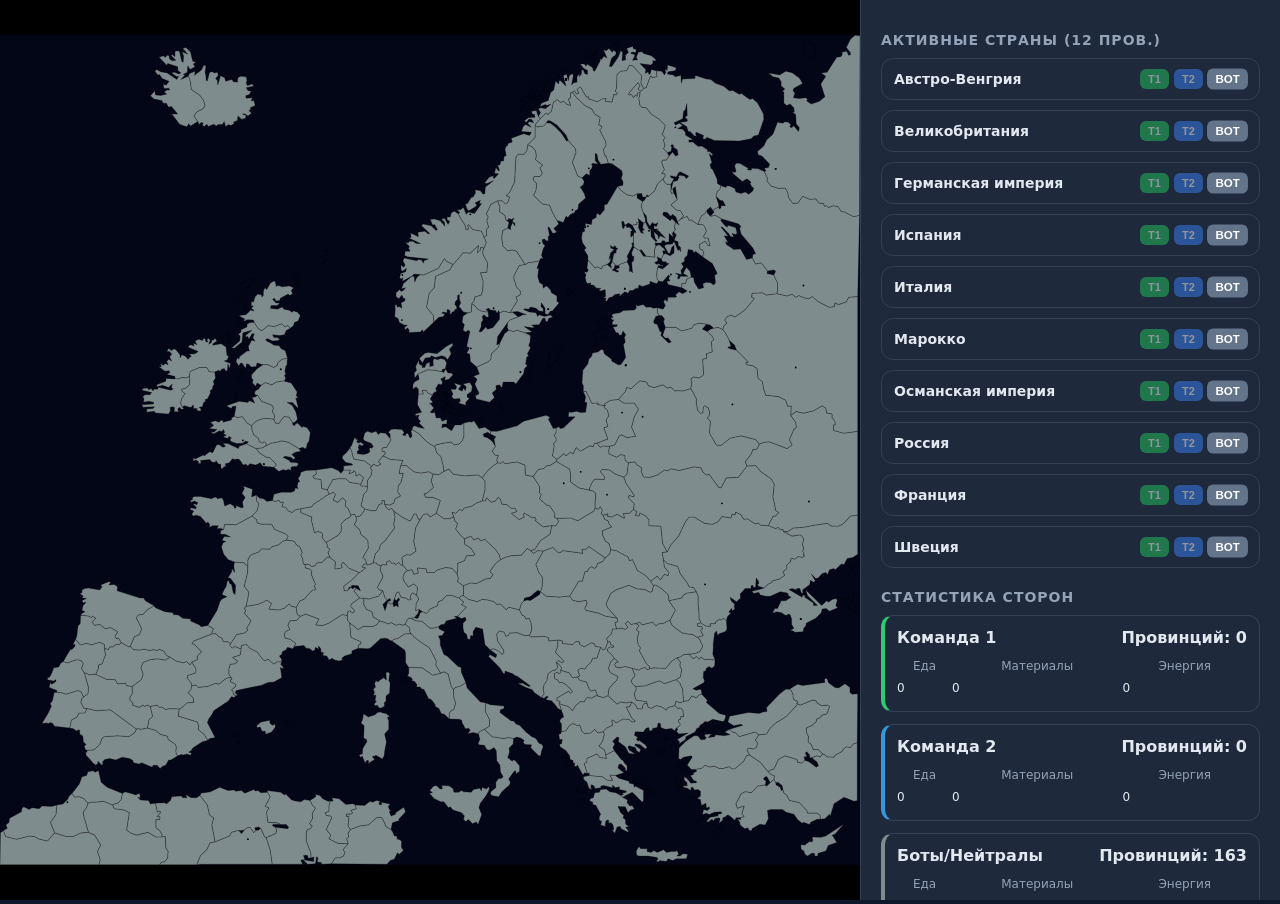
==== sute/index.html @ 14cc614c "Add files via upload" ====
<!DOCTYPE html>
<html lang="ru">
<head>
    <meta charset="UTF-8">
    <title>S1914 ANALYZER: INTERACTIVE MAP (FIXED)</title>
<link rel="stylesheet" href="style.css">
</head>
<body>

    <div class="left">
        <div id="map-wrapper"></div>
        <div id="tooltip"></div>
    </div>

    <div class="right">
        <h2>Активные страны (12 пров.)</h2>
        <div id="countries-container" class="countries-list"></div>

        <h2>Статистика сторон</h2>
        <div id="stats-container"></div>
    </div>

    <script>
        let regionOwners = {}; 
        let regionsData = {}; 
        let countriesData = {}; 
        let activeCountries = []; 

        const TEAM_NAMES = {
            1: 'Команда 1',
            2: 'Команда 2',
            0: 'Боты/Нейтралы'
        };

        async function init() {
            try {
                // 1. Load Region Data (regions.json)
                const regRes = await fetch('regions.json');
                const regArray = await regRes.json();
                
                regArray.forEach(r => {
                    regionsData[r.id] = r;
                    regionOwners[r.id] = 0; // Default to Bot/Neutral

                    if (!countriesData[r.country]) {
                        countriesData[r.country] = {
                            name: r.country,
                            regions: [],
                            team: 0
                        };
                    }
                    countriesData[r.country].regions.push(r.id);
                });

                // Separate countries with 12 regions (e.g., Germany)
                for (let cName in countriesData) {
                    if (countriesData[cName].regions.length === 12) {
                        activeCountries.push(countriesData[cName]);
                    }
                }

                // 2. Load SVG Map (map.svg)
                const mapRes = await fetch('map.svg');
                const mapSvg = await mapRes.text();
                document.getElementById('map-wrapper').innerHTML = mapSvg;

                renderCountriesUI();
                setupMapListeners(); // Apply logic to provinces
                updateAll(); // Initial statistics

            } catch (err) {
                console.error("Critical loading error:", err);
                document.getElementById('stats-container').innerHTML = "<p style='color:red'>Ошибка загрузки файлов map.svg или regions.json. Запустите через локальный сервер.</p>";
            }
        }

        function renderCountriesUI() {
            const container = document.getElementById('countries-container');
            container.innerHTML = '';

            // Sort active countries alphabetically
            activeCountries.sort((a,b) => a.name.localeCompare(b.name));

            activeCountries.forEach(country => {
                const safeId = country.name.replace(/\s+/g, '-');
                const div = document.createElement('div');
                div.className = 'country-item';
                div.id = 'panel-' + safeId;
                
                div.innerHTML = `
                    <div class="country-name">${country.name}</div>
                    <div class="btn-group">
                        <button class="team-btn t1" onclick="setCountryTeam('${country.name}', 1)">T1</button>
                        <button class="team-btn t2" onclick="setCountryTeam('${country.name}', 2)">T2</button>
                        <button class="team-btn bot active" onclick="setCountryTeam('${country.name}', 0)">BOT</button>
                    </div>
                `;
                container.appendChild(div);
            });
        }

        // --- THE FIX IS HERE ---
        // Function to extract province ID from SVG ID, ensuring we only paint real provinces
// Исправленная функция поиска ID
function getRealProvinceIdFromSvgId(svgId) {
    if (!svgId) return null;
    
    // 1. Игнорируем всё, что точно не провинция
    const ignoreList = ["water", "text", "rect", "line", "poly", "object", "ocean"];
    if (ignoreList.some(term => svgId.toLowerCase().includes(term))) {
        return null;
    }

    // 2. Вытаскиваем только цифры из ID
    const match = svgId.match(/\d+/);
    if (!match) return null;
    
    return parseInt(match[0]);
}

        function paintProvince(regId, teamId) {
            const color = teamId === 1 ? '#2ecc71' : (teamId === 2 ? '#3498db' : '#7f8c8d');
            
            // Select all elements on the map that *contain* this ID (to catch "path_153", groups, etc.)
            const candidates = document.querySelectorAll(`[id*="${regId}"]`);

            candidates.forEach(el => {
                const extractedId = getRealProvinceIdFromSvgId(el.id);
                if (extractedId === regId) {
                    el.style.fill = color;
                }
            });
        }

        window.setCountryTeam = function(countryName, teamId) {
            const country = countriesData[countryName];
            if (!country) return;

            country.team = teamId;
            country.regions.forEach(regId => {
                regionOwners[regId] = teamId;
                paintProvince(regId, teamId);
            });

            updateCountryPanelStatus(countryName, teamId);
            updateAll(); // Recalculate stats
        };

        function updateCountryPanelStatus(countryName, teamId) {
            const safeId = countryName.replace(/\s+/g, '-');
            const panel = document.getElementById('panel-' + safeId);
            if (!panel) return;

            const btns = panel.querySelectorAll('.team-btn');
            btns.forEach(btn => btn.classList.remove('active'));

            if (teamId === 1) panel.querySelector('.t1').classList.add('active');
            else if (teamId === 2) panel.querySelector('.t2').classList.add('active');
            else panel.querySelector('.bot').classList.add('active');

            panel.style.borderLeftColor = teamId === 1 ? '#2ecc71' : (teamId === 2 ? '#3498db' : '#7f8c8d');
        }

        function setupMapListeners() {
            const svg = document.querySelector('svg');
            if(!svg) return;
            svg.setAttribute('width','100%'); 
            svg.setAttribute('height','100%');
            if(!svg.hasAttribute('viewBox')) {
                try { const b = svg.getBBox(); if(b.width>0) svg.setAttribute('viewBox', `${b.x} ${b.y} ${b.width} ${b.height}`); } catch(e){}
            }

            const paths = svg.querySelectorAll('path, polygon');
            const tooltip = document.getElementById('tooltip');

            paths.forEach(el => {
                const regId = getRealProvinceIdFromSvgId(el.id);
                if (regId === null) return; // This is water or text, ignore.

                paintProvince(regId, 0); // Initially paint neutral (Bot Gray)

                el.addEventListener('click', () => {
                    const reg = regionsData[regId];
                    if (!reg) return;

                    const countryName = reg.country;
                    const country = countriesData[countryName];
                    let currentTeam = regionOwners[regId] || 0;
                    let newTeam = currentTeam === 0 ? 1 : (currentTeam === 1 ? 2 : 0);
                    
                    if (country && country.regions.length === 12) {
                        setCountryTeam(countryName, newTeam); // Single province click sets team for all 12.
                    } else {
                        regionOwners[regId] = newTeam;
                        paintProvince(regId, newTeam);
                        updateAll(); 
                    }
                });

                el.addEventListener('mousemove', (e) => {
                    const reg = regionsData[regId];
                    if(reg) {
                        tooltip.style.display = 'block';
                        tooltip.style.left = (e.pageX + 15) + 'px';
                        tooltip.style.top = (e.pageY + 15) + 'px';
                        tooltip.innerHTML = `
                            <strong>${reg.name}</strong> (${reg.country})<br>
                            Владелец: ${TEAM_NAMES[regionOwners[regId]]}<br>
                            Ресурс: ${reg.resource} (x${reg.multiplier})
                        `;
                    }
                });

                el.addEventListener('mouseout', () => {
                    tooltip.style.display = 'none';
                });
            });
        }

        function updateAll() {
            // Recalculate Statistics
            let stats = {
                1: { count: 0, food: 0, mat: 0, nrg: 0 },
                2: { count: 0, food: 0, mat: 0, nrg: 0 },
                0: { count: 0, food: 0, mat: 0, nrg: 0 }
            };

            for (let regId in regionOwners) {
                const team = regionOwners[regId];
                const reg = regionsData[regId];
                if (!reg) continue;

                stats[team].count += 1;

                let res = reg.resource;
                let mult = reg.multiplier || 1;

                if (res === 'grain' || res === 'fish') stats[team].food += mult;
                else if (res === 'iron' || res === 'wood' || res === 'metal') stats[team].mat += mult;
                else if (res === 'oil' || res === 'coal' || res === 'gas') stats[team].nrg += mult;
            }

            const container = document.getElementById('stats-container');
            container.innerHTML = '';

            [1, 2, 0].forEach(team => {
                let s = stats[team];
                let teamClass = team === 1 ? 't1' : (team === 2 ? 't2' : 'bot');
                let color = team === 1 ? '#2ecc71' : (team === 2 ? '#3498db' : '#7f8c8d');
                
                container.innerHTML += `
                    <div class="team-stats ${teamClass}" style="border-left-color: ${color}">
                        <div class="team-title">
                            <span>${TEAM_NAMES[team]}</span>
                            <span>Провинций: ${s.count}</span>
                        </div>
                        <table>
                            <tr><th>Еда</th><th>Материалы</th><th>Энергия</th></tr>
                            <tr><td>${s.food}</td><td>${s.mat}</td><td>${s.nrg}</td></tr>
                        </table>
                    </div>
                `;
            });
        }

        init();
    </script>
</body>
</html>
---- sute/style.css ----
:root {
    --bg: #0f172a;
    --bg-soft: #1e293b;
    --bg-card: #1e293b;
    --text: #e2e8f0;
    --text-muted: #94a3b8;
    --border: #334155;
    --primary: #60a5fa;

    --t1: #22c55e;
    --t2: #3b82f6;
    --bot: #64748b;

    --shadow: 0 10px 20px rgba(0,0,0,0.4);
}

* {
    box-sizing: border-box;
}

body {
    margin: 0;
    font-family: 'Inter', system-ui, sans-serif;
    background: var(--bg);
    color: var(--text);
    height: 100vh;
    display: flex;
    overflow: hidden;
}

/* ЛЕВАЯ ЧАСТЬ (КАРТА) */
.left {
    flex: 1;
    background: var(--bg);
    position: relative;
    display: flex;
    align-items: center;
    justify-content: center;
}

/* ПРАВАЯ ПАНЕЛЬ */
.right {
    width: 420px;
    background: var(--bg-soft);
    border-left: 1px solid var(--border);
    display: flex;
    flex-direction: column;
    padding: 20px;
    overflow-y: auto;
}

/* ЗАГОЛОВКИ */
h2 {
    font-size: 14px;
    text-transform: uppercase;
    letter-spacing: 1px;
    color: var(--text-muted);
    margin-bottom: 10px;
}

/* КАРТА */
#map-wrapper {
    width: 100%;
    height: 100%;
}

svg {
    width: 100%;
    height: 100%;
}

/* ПРОВИНЦИИ */
svg path,
svg polygon {
    stroke: #020617;
    stroke-width: 0.6px;
    cursor: pointer;
    transition: all 0.2s ease;
}

svg path:hover,
svg polygon:hover {
    stroke: #fff;
    stroke-width: 2px;
    opacity: 0.85;
}

/* ВОДА */
svg [id*="water"],
svg [id*="text"],
svg [id*="rect"],
svg [id*="line"],
svg [id*="poly"] {
    fill: #020617 !important;
    pointer-events: none;
}

/* КАРТОЧКИ СТРАН */
.country-item {
    background: var(--bg-card);
    border: 1px solid var(--border);
    border-radius: 12px;
    padding: 10px 12px;
    margin-bottom: 10px;
    display: flex;
    justify-content: space-between;
    align-items: center;
    transition: 0.2s;
}

.country-item:hover {
    transform: translateY(-2px);
    box-shadow: var(--shadow);
}

.country-name {
    font-weight: 600;
    font-size: 14px;
}

/* КНОПКИ */
.btn-group {
    display: flex;
    gap: 5px;
}

.team-btn {
    border: none;
    padding: 4px 8px;
    border-radius: 6px;
    font-size: 11px;
    font-weight: bold;
    cursor: pointer;
    opacity: 0.5;
    transition: 0.2s;
}

.team-btn:hover {
    opacity: 0.8;
}

.team-btn.active {
    opacity: 1;
    transform: scale(1.05);
}

/* ЦВЕТА */
.team-btn.t1 { background: var(--t1); color: #fff; }
.team-btn.t2 { background: var(--t2); color: #fff; }
.team-btn.bot { background: var(--bot); color: #fff; }

/* СТАТИСТИКА */
.team-stats {
    background: var(--bg-card);
    border: 1px solid var(--border);
    border-radius: 12px;
    padding: 12px;
    margin-bottom: 12px;
}

.team-stats.t1 { border-left: 4px solid var(--t1); }
.team-stats.t2 { border-left: 4px solid var(--t2); }
.team-stats.bot { border-left: 4px solid var(--bot); }

.team-title {
    display: flex;
    justify-content: space-between;
    font-weight: 600;
    margin-bottom: 8px;
}

/* ТАБЛИЦА */
table {
    width: 100%;
    border-collapse: collapse;
    font-size: 12px;
}

th {
    color: var(--text-muted);
    font-weight: 500;
    padding: 4px 0;
}

td {
    padding: 4px 0;
}

/* TOOLTIP */
#tooltip {
    position: absolute;
    background: #020617;
    color: #fff;
    padding: 6px 10px;
    border-radius: 6px;
    font-size: 12px;
    pointer-events: none;
    display: none;
    z-index: 100;
    border: 1px solid var(--border);
}

/* СКРОЛЛ */
::-webkit-scrollbar {
    width: 6px;
}

::-webkit-scrollbar-thumb {
    background: var(--border);
    border-radius: 10px;
}
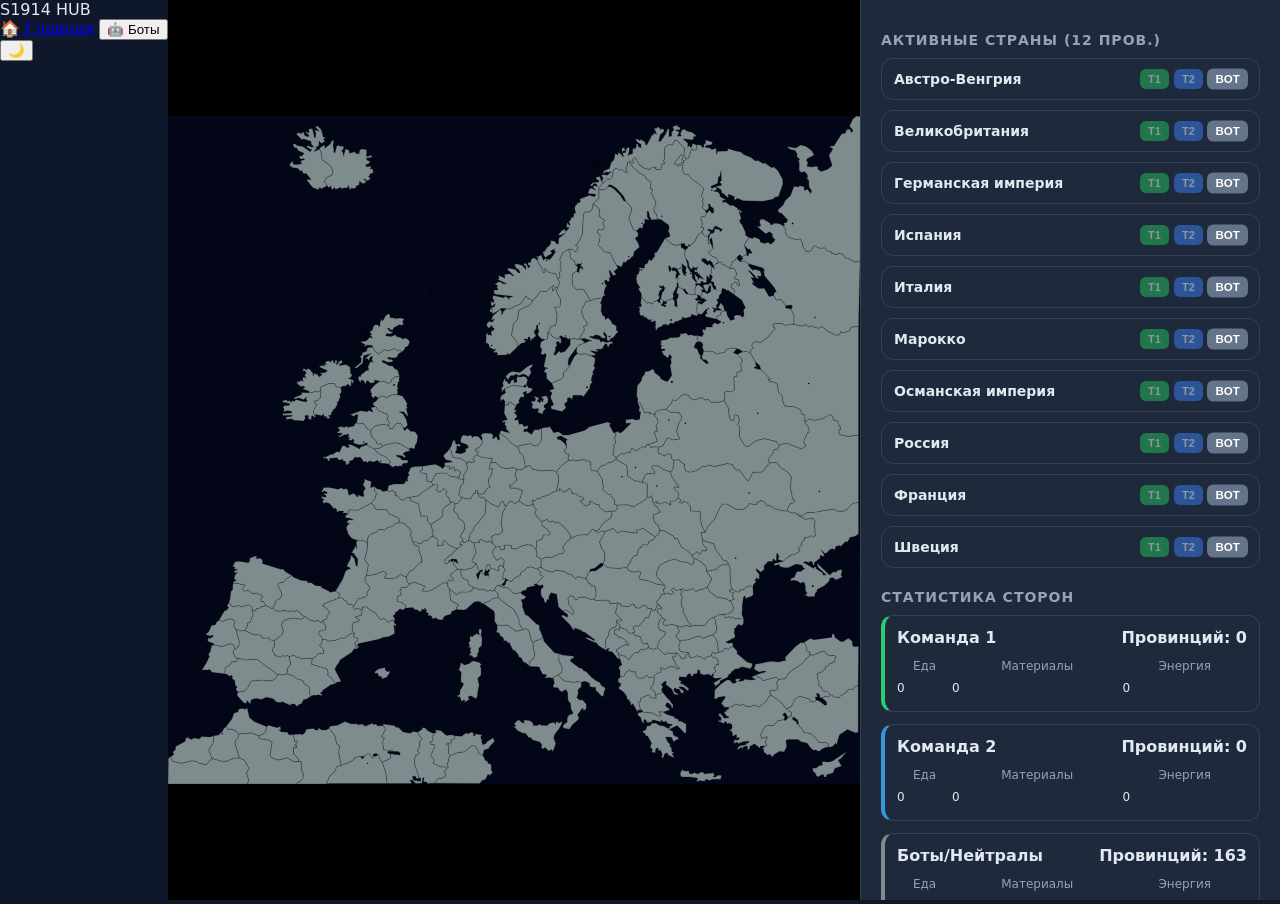
==== commit 7b8b675f: "Update index.html" ====
--- a/sute/index.html
+++ b/sute/index.html
@@ -6,7 +6,20 @@
 <link rel="stylesheet" href="style.css">
 </head>
 <body>
-
+<header class="top-hud">
+    <div class="hud-left">
+        <span class="game-title">S1914 HUB</span>
+
+        <nav class="main-nav">
+            <a href="/index.html" class="nav-btn">🏠 Главная</a>
+            <button class="nav-btn active">🤖 Боты</button>
+        </nav>
+    </div>
+
+    <div class="hud-right">
+        <button id="themeToggle" class="theme-btn">🌙</button>
+    </div>
+</header>
     <div class="left">
         <div id="map-wrapper"></div>
         <div id="tooltip"></div>
@@ -264,6 +277,20 @@
         }
 
         init();
+		const themeToggle = document.getElementById('themeToggle');
+
+const savedTheme = localStorage.getItem('theme');
+if (savedTheme === 'dark') {
+    document.body.classList.add('dark');
+    themeToggle.textContent = '🌞';
+}
+
+themeToggle.onclick = () => {
+    document.body.classList.toggle('dark');
+    const isDark = document.body.classList.contains('dark');
+    themeToggle.textContent = isDark ? '🌞' : '🌙';
+    localStorage.setItem('theme', isDark ? 'dark' : 'light');
+};
     </script>
 </body>
-</html>+</html>
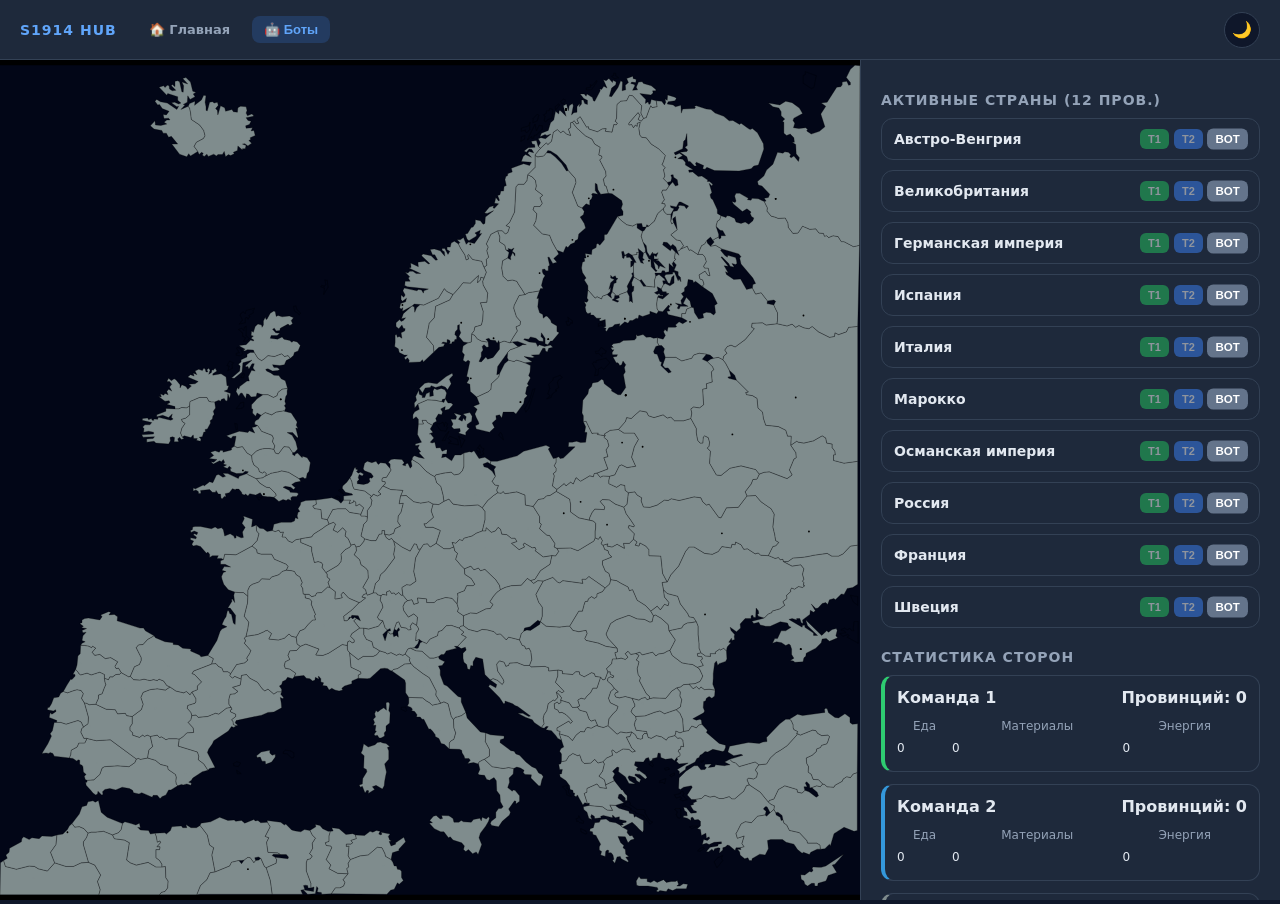
==== commit 9abb13fc: "Update index.html" ====
--- a/sute/index.html
+++ b/sute/index.html
@@ -11,7 +11,7 @@
         <span class="game-title">S1914 HUB</span>
 
         <nav class="main-nav">
-            <a href="/index.html" class="nav-btn">🏠 Главная</a>
+<a href="../index.html" class="nav-btn">🏠 Главная</a>
             <button class="nav-btn active">🤖 Боты</button>
         </nav>
     </div>
--- a/sute/style.css
+++ b/sute/style.css
@@ -26,6 +26,7 @@
     height: 100vh;
     display: flex;
     overflow: hidden;
+	padding-top: 60px;
 }
 
 /* ЛЕВАЯ ЧАСТЬ (КАРТА) */
@@ -208,4 +209,91 @@
 ::-webkit-scrollbar-thumb {
     background: var(--border);
     border-radius: 10px;
-}+}
+/* ===== TOP HUD ===== */
+.top-hud {
+    position: fixed;
+    top: 0;
+    left: 0;
+    right: 0;
+    height: 60px;
+
+    background: var(--bg-soft);
+    border-bottom: 1px solid var(--border);
+
+    display: flex;
+    align-items: center;
+    justify-content: space-between;
+
+    padding: 0 20px;
+    z-index: 1000;
+}
+
+/* ЛЕВАЯ ЧАСТЬ */
+.hud-left {
+    display: flex;
+    align-items: center;
+    gap: 20px;
+}
+
+.game-title {
+    font-weight: 800;
+    font-size: 14px;
+    letter-spacing: 1px;
+    color: var(--primary);
+}
+
+/* НАВИГАЦИЯ */
+.main-nav {
+    display: flex;
+    gap: 10px;
+}
+
+.nav-btn {
+    text-decoration: none;
+    background: transparent;
+    border: none;
+    padding: 6px 12px;
+
+    color: var(--text-muted);
+    font-weight: 600;
+    font-size: 13px;
+
+    border-radius: 8px;
+    cursor: pointer;
+
+    transition: 0.2s;
+}
+
+.nav-btn:hover {
+    background: var(--bg);
+    color: var(--text);
+}
+
+.nav-btn.active {
+    background: rgba(59,130,246,0.2);
+    color: var(--primary);
+}
+
+/* ПРАВАЯ ЧАСТЬ */
+.hud-right {
+    display: flex;
+    align-items: center;
+}
+
+/* КНОПКА ТЕМЫ */
+.theme-btn {
+    width: 36px;
+    height: 36px;
+    border-radius: 50%;
+
+    border: 1px solid var(--border);
+    background: var(--bg);
+
+    cursor: pointer;
+    font-size: 16px;
+
+    display: flex;
+    align-items: center;
+    justify-content: center;
+}
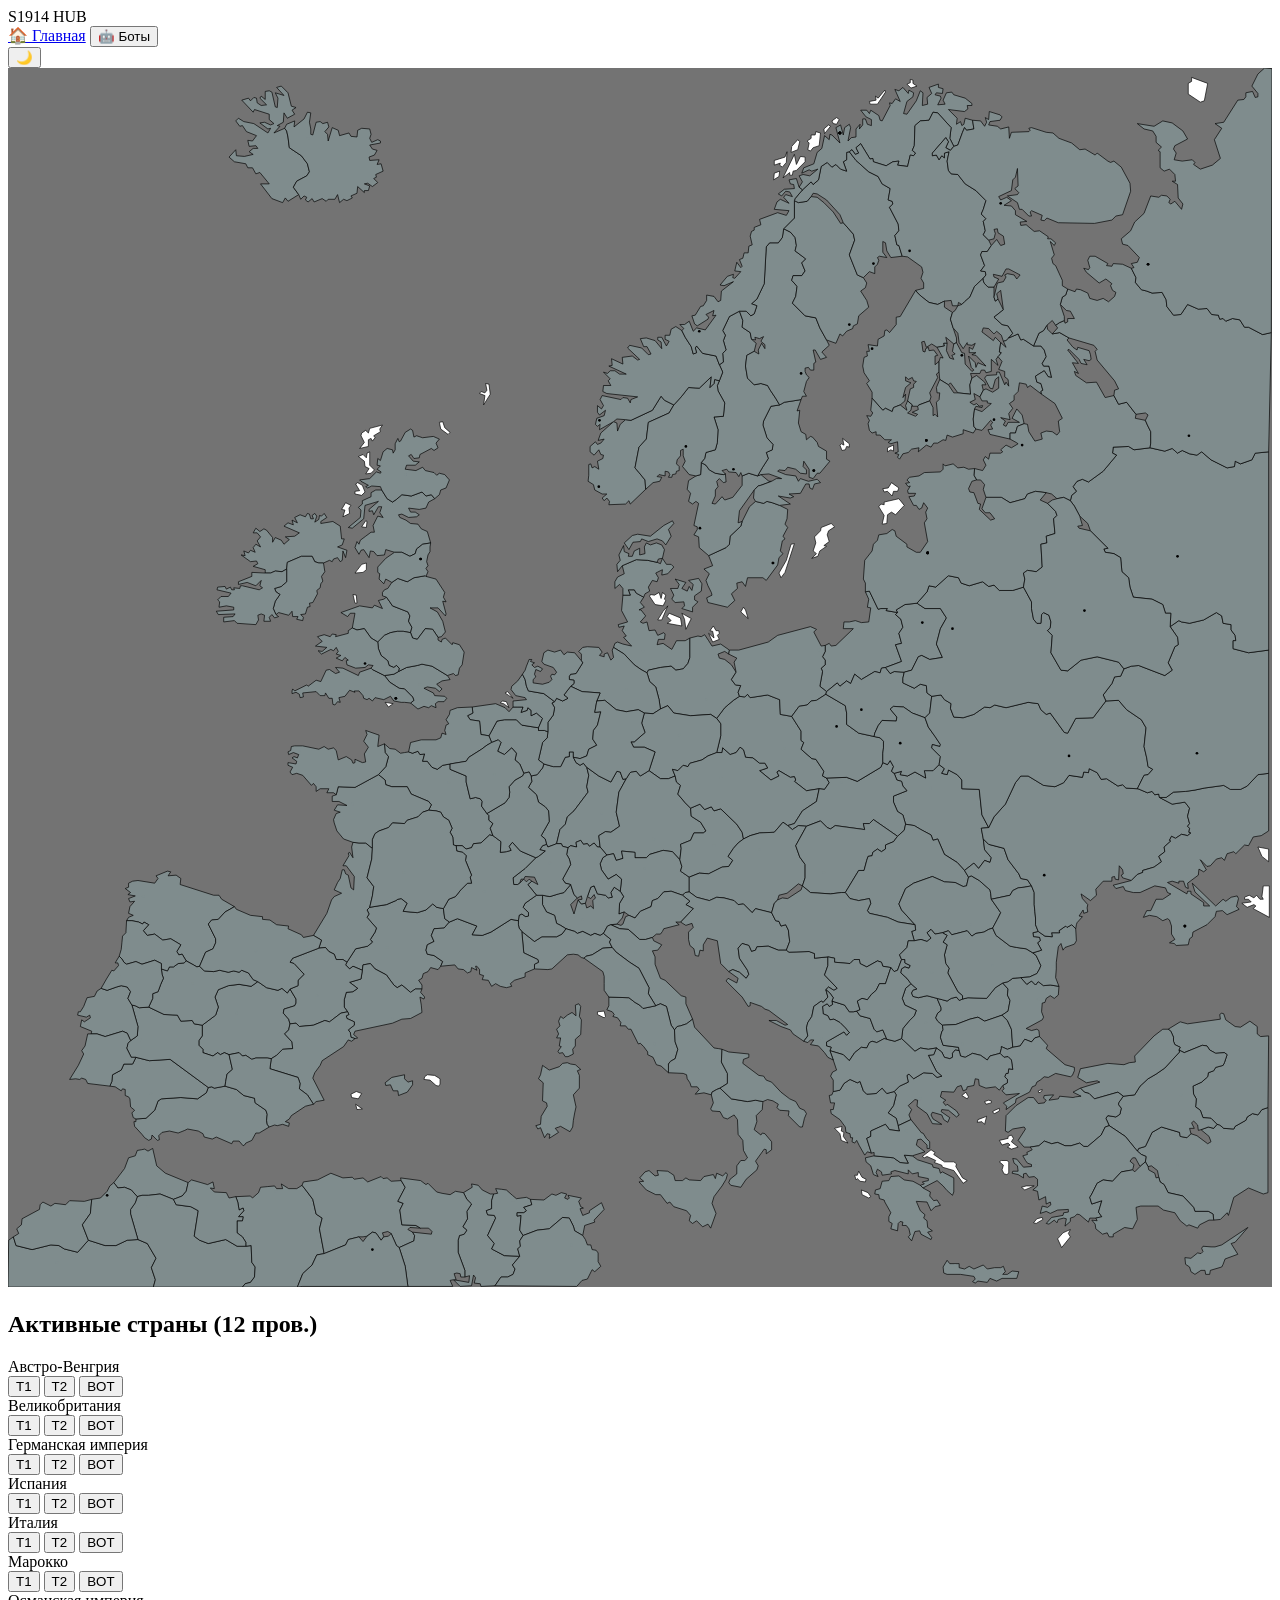
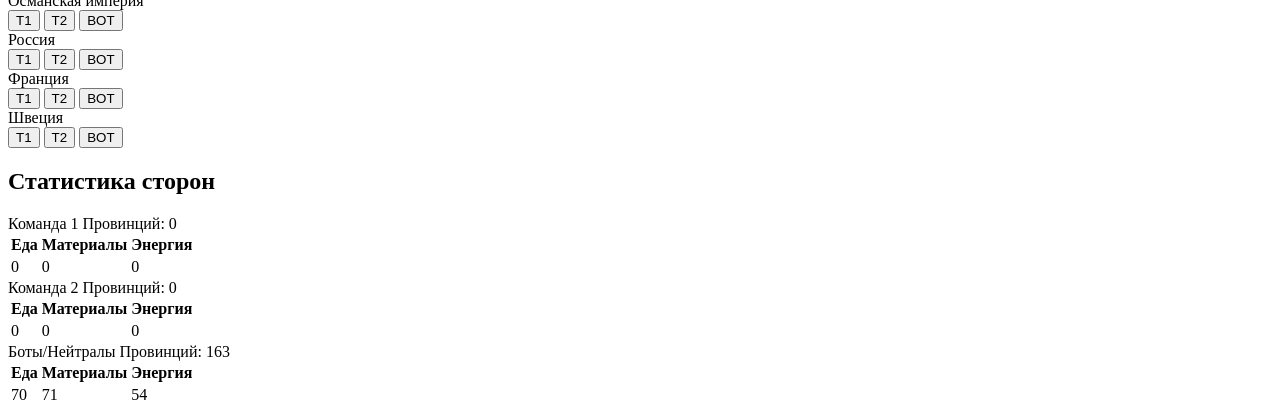
==== commit ec932968: "Update index.html" ====
--- a/sute/index.html
+++ b/sute/index.html
@@ -3,7 +3,7 @@
 <head>
     <meta charset="UTF-8">
     <title>S1914 ANALYZER: INTERACTIVE MAP (FIXED)</title>
-<link rel="stylesheet" href="style.css">
+<link rel="stylesheet" href="sute/style.css">
 </head>
 <body>
 <header class="top-hud">
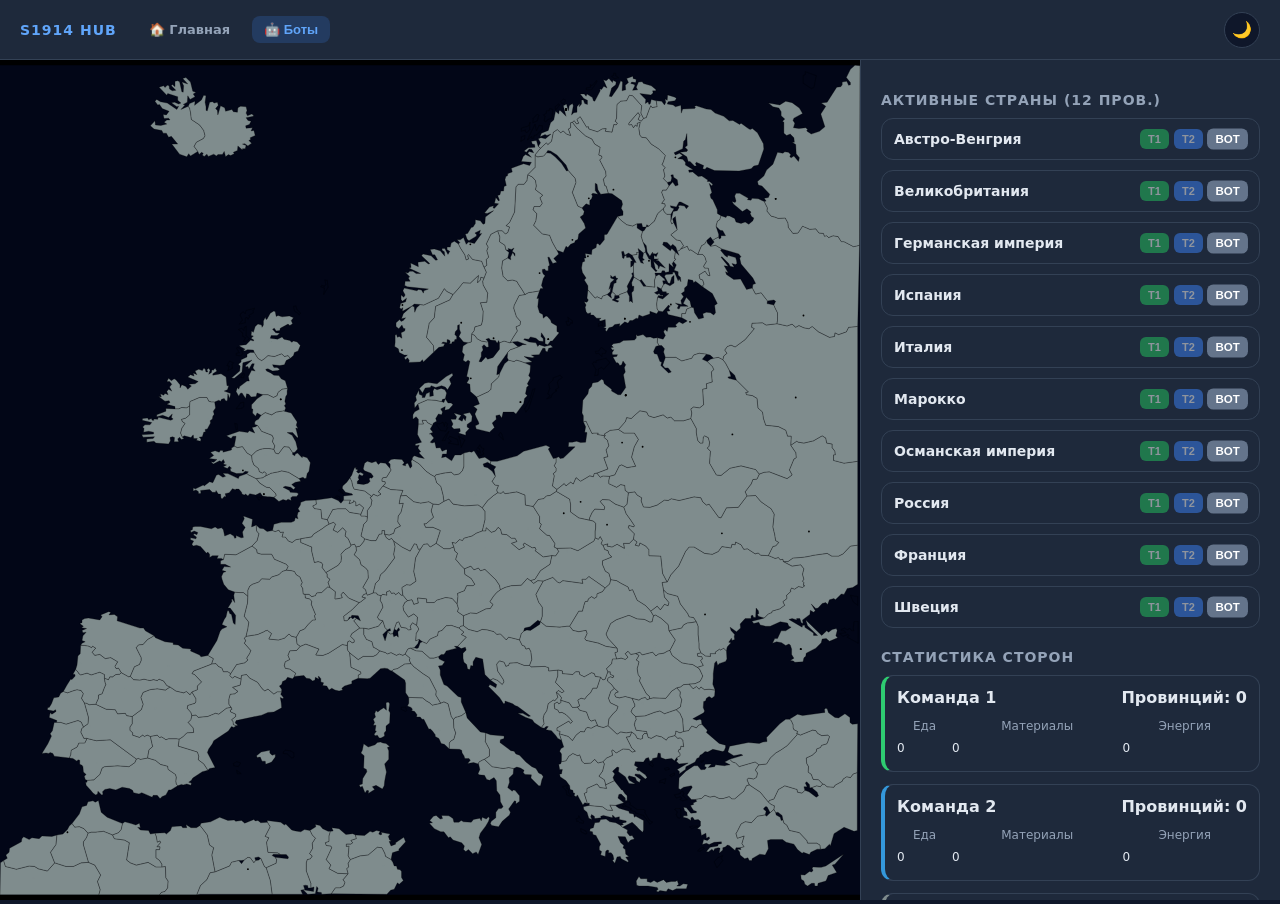
==== commit fc85c84b: "Update index.html" ====
--- a/sute/index.html
+++ b/sute/index.html
@@ -3,7 +3,7 @@
 <head>
     <meta charset="UTF-8">
     <title>S1914 ANALYZER: INTERACTIVE MAP (FIXED)</title>
-<link rel="stylesheet" href="sute/style.css">
+<link rel="stylesheet" href="style.css">
 </head>
 <body>
 <header class="top-hud">
--- a/sute/style.css
+++ b/sute/style.css
@@ -0,0 +1,299 @@
+:root {
+    --bg: #0f172a;
+    --bg-soft: #1e293b;
+    --bg-card: #1e293b;
+    --text: #e2e8f0;
+    --text-muted: #94a3b8;
+    --border: #334155;
+    --primary: #60a5fa;
+
+    --t1: #22c55e;
+    --t2: #3b82f6;
+    --bot: #64748b;
+
+    --shadow: 0 10px 20px rgba(0,0,0,0.4);
+}
+
+* {
+    box-sizing: border-box;
+}
+
+body {
+    margin: 0;
+    font-family: 'Inter', system-ui, sans-serif;
+    background: var(--bg);
+    color: var(--text);
+    height: 100vh;
+    display: flex;
+    overflow: hidden;
+	padding-top: 60px;
+}
+
+/* ЛЕВАЯ ЧАСТЬ (КАРТА) */
+.left {
+    flex: 1;
+    background: var(--bg);
+    position: relative;
+    display: flex;
+    align-items: center;
+    justify-content: center;
+}
+
+/* ПРАВАЯ ПАНЕЛЬ */
+.right {
+    width: 420px;
+    background: var(--bg-soft);
+    border-left: 1px solid var(--border);
+    display: flex;
+    flex-direction: column;
+    padding: 20px;
+    overflow-y: auto;
+}
+
+/* ЗАГОЛОВКИ */
+h2 {
+    font-size: 14px;
+    text-transform: uppercase;
+    letter-spacing: 1px;
+    color: var(--text-muted);
+    margin-bottom: 10px;
+}
+
+/* КАРТА */
+#map-wrapper {
+    width: 100%;
+    height: 100%;
+}
+
+svg {
+    width: 100%;
+    height: 100%;
+}
+
+/* ПРОВИНЦИИ */
+svg path,
+svg polygon {
+    stroke: #020617;
+    stroke-width: 0.6px;
+    cursor: pointer;
+    transition: all 0.2s ease;
+}
+
+svg path:hover,
+svg polygon:hover {
+    stroke: #fff;
+    stroke-width: 2px;
+    opacity: 0.85;
+}
+
+/* ВОДА */
+svg [id*="water"],
+svg [id*="text"],
+svg [id*="rect"],
+svg [id*="line"],
+svg [id*="poly"] {
+    fill: #020617 !important;
+    pointer-events: none;
+}
+
+/* КАРТОЧКИ СТРАН */
+.country-item {
+    background: var(--bg-card);
+    border: 1px solid var(--border);
+    border-radius: 12px;
+    padding: 10px 12px;
+    margin-bottom: 10px;
+    display: flex;
+    justify-content: space-between;
+    align-items: center;
+    transition: 0.2s;
+}
+
+.country-item:hover {
+    transform: translateY(-2px);
+    box-shadow: var(--shadow);
+}
+
+.country-name {
+    font-weight: 600;
+    font-size: 14px;
+}
+
+/* КНОПКИ */
+.btn-group {
+    display: flex;
+    gap: 5px;
+}
+
+.team-btn {
+    border: none;
+    padding: 4px 8px;
+    border-radius: 6px;
+    font-size: 11px;
+    font-weight: bold;
+    cursor: pointer;
+    opacity: 0.5;
+    transition: 0.2s;
+}
+
+.team-btn:hover {
+    opacity: 0.8;
+}
+
+.team-btn.active {
+    opacity: 1;
+    transform: scale(1.05);
+}
+
+/* ЦВЕТА */
+.team-btn.t1 { background: var(--t1); color: #fff; }
+.team-btn.t2 { background: var(--t2); color: #fff; }
+.team-btn.bot { background: var(--bot); color: #fff; }
+
+/* СТАТИСТИКА */
+.team-stats {
+    background: var(--bg-card);
+    border: 1px solid var(--border);
+    border-radius: 12px;
+    padding: 12px;
+    margin-bottom: 12px;
+}
+
+.team-stats.t1 { border-left: 4px solid var(--t1); }
+.team-stats.t2 { border-left: 4px solid var(--t2); }
+.team-stats.bot { border-left: 4px solid var(--bot); }
+
+.team-title {
+    display: flex;
+    justify-content: space-between;
+    font-weight: 600;
+    margin-bottom: 8px;
+}
+
+/* ТАБЛИЦА */
+table {
+    width: 100%;
+    border-collapse: collapse;
+    font-size: 12px;
+}
+
+th {
+    color: var(--text-muted);
+    font-weight: 500;
+    padding: 4px 0;
+}
+
+td {
+    padding: 4px 0;
+}
+
+/* TOOLTIP */
+#tooltip {
+    position: absolute;
+    background: #020617;
+    color: #fff;
+    padding: 6px 10px;
+    border-radius: 6px;
+    font-size: 12px;
+    pointer-events: none;
+    display: none;
+    z-index: 100;
+    border: 1px solid var(--border);
+}
+
+/* СКРОЛЛ */
+::-webkit-scrollbar {
+    width: 6px;
+}
+
+::-webkit-scrollbar-thumb {
+    background: var(--border);
+    border-radius: 10px;
+}
+/* ===== TOP HUD ===== */
+.top-hud {
+    position: fixed;
+    top: 0;
+    left: 0;
+    right: 0;
+    height: 60px;
+
+    background: var(--bg-soft);
+    border-bottom: 1px solid var(--border);
+
+    display: flex;
+    align-items: center;
+    justify-content: space-between;
+
+    padding: 0 20px;
+    z-index: 1000;
+}
+
+/* ЛЕВАЯ ЧАСТЬ */
+.hud-left {
+    display: flex;
+    align-items: center;
+    gap: 20px;
+}
+
+.game-title {
+    font-weight: 800;
+    font-size: 14px;
+    letter-spacing: 1px;
+    color: var(--primary);
+}
+
+/* НАВИГАЦИЯ */
+.main-nav {
+    display: flex;
+    gap: 10px;
+}
+
+.nav-btn {
+    text-decoration: none;
+    background: transparent;
+    border: none;
+    padding: 6px 12px;
+
+    color: var(--text-muted);
+    font-weight: 600;
+    font-size: 13px;
+
+    border-radius: 8px;
+    cursor: pointer;
+
+    transition: 0.2s;
+}
+
+.nav-btn:hover {
+    background: var(--bg);
+    color: var(--text);
+}
+
+.nav-btn.active {
+    background: rgba(59,130,246,0.2);
+    color: var(--primary);
+}
+
+/* ПРАВАЯ ЧАСТЬ */
+.hud-right {
+    display: flex;
+    align-items: center;
+}
+
+/* КНОПКА ТЕМЫ */
+.theme-btn {
+    width: 36px;
+    height: 36px;
+    border-radius: 50%;
+
+    border: 1px solid var(--border);
+    background: var(--bg);
+
+    cursor: pointer;
+    font-size: 16px;
+
+    display: flex;
+    align-items: center;
+    justify-content: center;
+}
